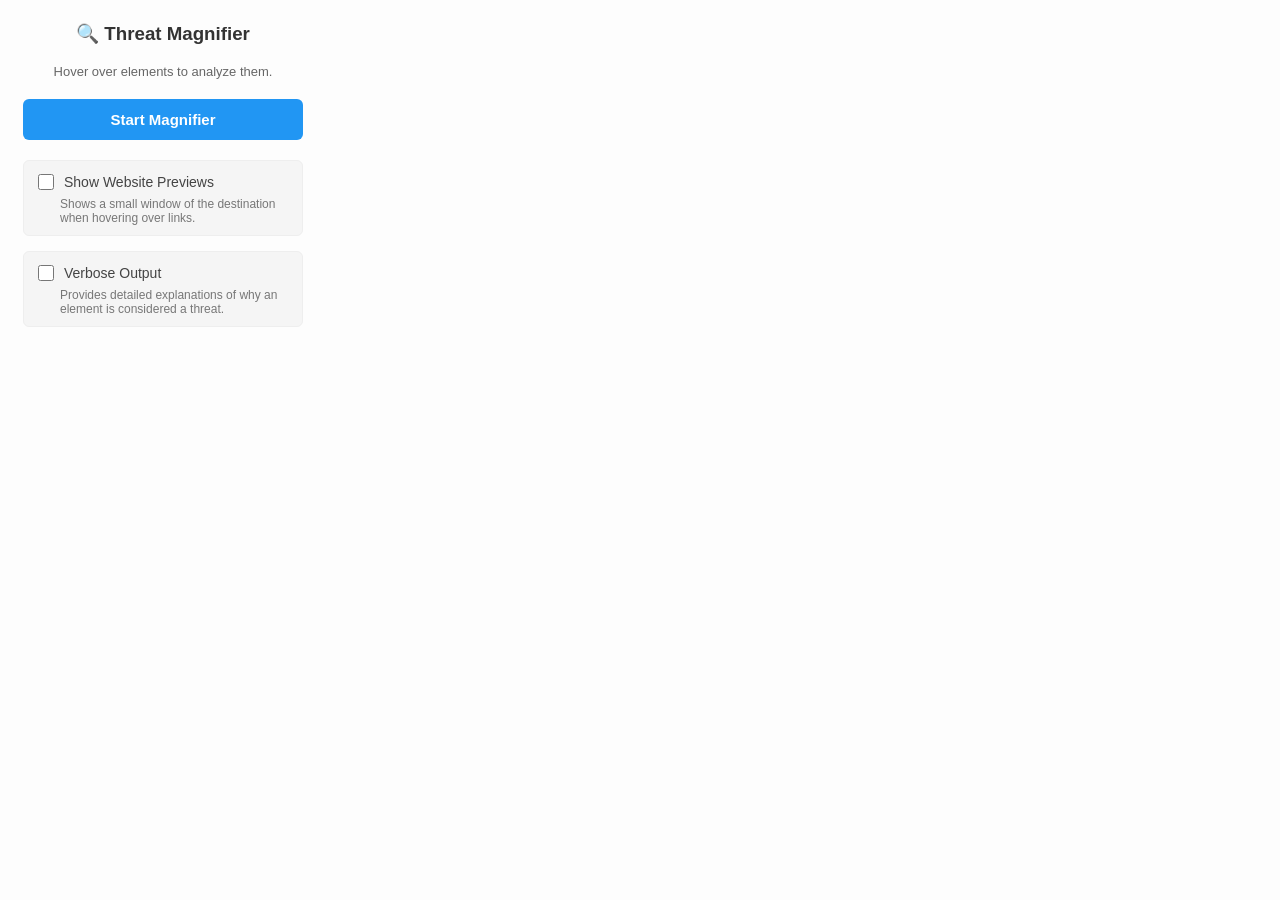
==== threat-magnifier-extension/popup.html @ 51cf5a97 "Add files via upload" ====
<!DOCTYPE html>
<html>

<head>
    <style>
        body {
            width: 280px;
            padding: 15px;
            font-family: 'Segoe UI', Tahoma, Geneva, Verdana, sans-serif;
            text-align: left;
            background: #fdfdfd;
        }

        h3 {
            margin-top: 0;
            color: #333;
            text-align: center;
        }

        p.desc {
            font-size: 13px;
            color: #666;
            margin-bottom: 20px;
            text-align: center;
        }

        button {
            padding: 12px 20px;
            font-size: 15px;
            font-weight: bold;
            cursor: pointer;
            background: #2196F3;
            color: white;
            border: none;
            border-radius: 6px;
            transition: background 0.2s;
            width: 100%;
            margin-bottom: 20px;
        }

        button:hover {
            background: #1976D2;
        }

        button.active {
            background: #f44336;
        }

        button.active:hover {
            background: #d32f2f;
        }

        .option-group {
            margin-bottom: 15px;
            background: #f5f5f5;
            padding: 10px;
            border-radius: 6px;
            border: 1px solid #eee;
        }

        .option-label {
            display: flex;
            align-items: center;
            font-size: 14px;
            font-weight: 500;
            cursor: pointer;
            color: #444;
        }

        .option-label input {
            margin-right: 10px;
            width: 16px;
            height: 16px;
        }

        .option-desc {
            font-size: 12px;
            color: #777;
            margin-top: 4px;
            margin-left: 26px;
        }
    </style>
</head>

<body>
    <h3>🔍 Threat Magnifier</h3>
    <p class="desc">Hover over elements to analyze them.</p>

    <button id="toggleBtn">Start Magnifier</button>

    <div class="option-group">
        <label class="option-label">
            <input type="checkbox" id="previewToggle"> Show Website Previews
        </label>
        <div class="option-desc">Shows a small window of the destination when hovering over links.</div>
    </div>

    <div class="option-group">
        <label class="option-label">
            <input type="checkbox" id="verboseToggle"> Verbose Output
        </label>
        <div class="option-desc">Provides detailed explanations of why an element is considered a threat.</div>
    </div>

    <script src="popup.js"></script>
</body>

</html>
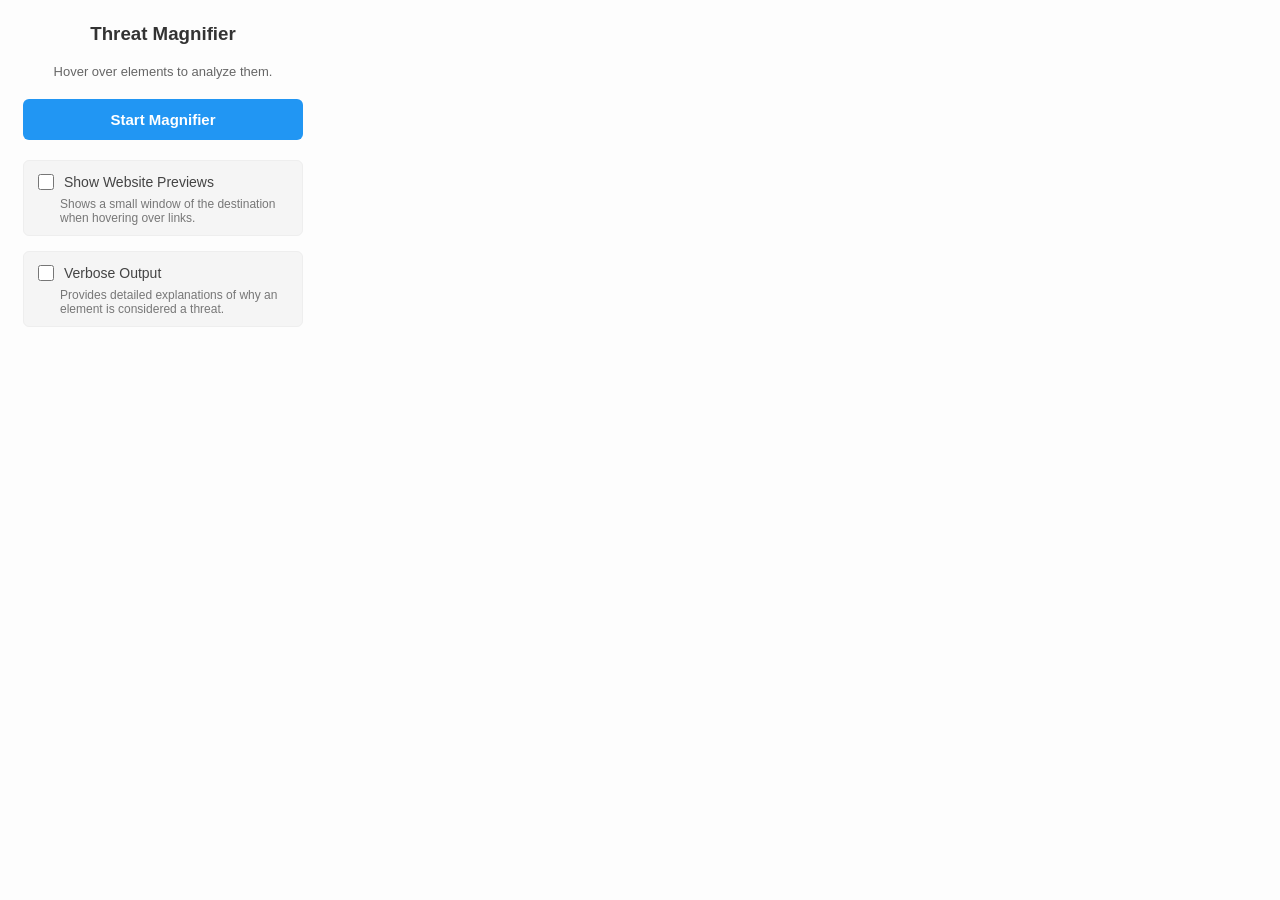
==== commit 7edaf0c8: "fix tool name bug" ====
--- a/threat-magnifier-extension/popup.html
+++ b/threat-magnifier-extension/popup.html
@@ -83,7 +83,7 @@
 </head>
 
 <body>
-    <h3>🔍 Threat Magnifier</h3>
+    <h3>Threat Magnifier</h3>
     <p class="desc">Hover over elements to analyze them.</p>
 
     <button id="toggleBtn">Start Magnifier</button>
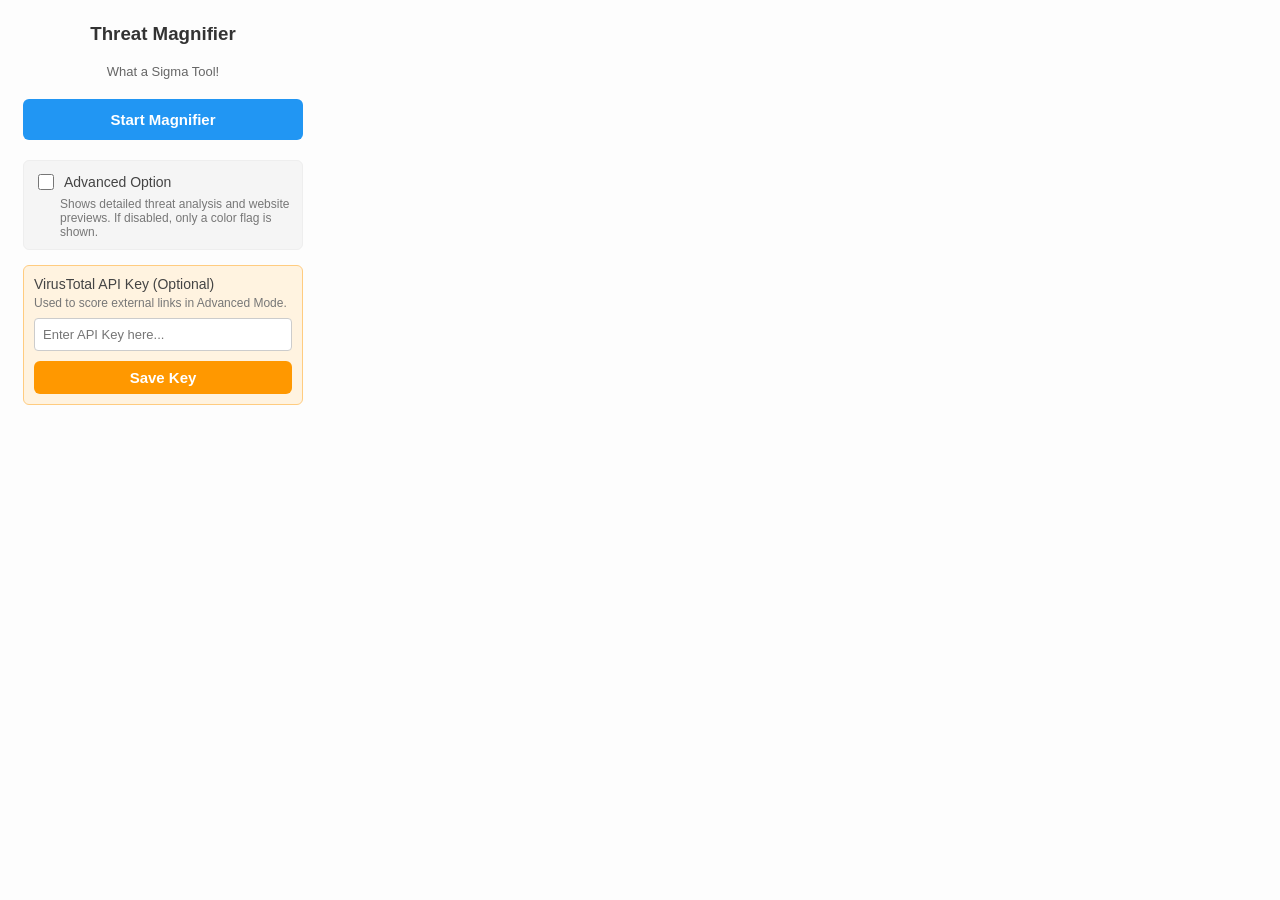
==== commit 8e6a6e9b: "Updated" ====
--- a/threat-magnifier-extension/popup.html
+++ b/threat-magnifier-extension/popup.html
@@ -58,6 +58,24 @@
             border: 1px solid #eee;
         }
 
+        .api-key-group {
+            margin-bottom: 15px;
+            background: #fff3e0;
+            padding: 10px;
+            border-radius: 6px;
+            border: 1px solid #ffcc80;
+        }
+
+        .api-input {
+            width: 100%;
+            padding: 8px;
+            margin-top: 8px;
+            border: 1px solid #ccc;
+            border-radius: 4px;
+            box-sizing: border-box;
+            font-size: 13px;
+        }
+
         .option-label {
             display: flex;
             align-items: center;
@@ -84,22 +102,24 @@
 
 <body>
     <h3>Threat Magnifier</h3>
-    <p class="desc">Hover over elements to analyze them.</p>
+    <p class="desc">What a Sigma Tool!</p>
 
     <button id="toggleBtn">Start Magnifier</button>
 
     <div class="option-group">
         <label class="option-label">
-            <input type="checkbox" id="previewToggle"> Show Website Previews
+            <input type="checkbox" id="advancedToggle"> Advanced Option
         </label>
-        <div class="option-desc">Shows a small window of the destination when hovering over links.</div>
+        <div class="option-desc">Shows detailed threat analysis and website previews. If disabled, only a color flag is
+            shown.</div>
     </div>
 
-    <div class="option-group">
-        <label class="option-label">
-            <input type="checkbox" id="verboseToggle"> Verbose Output
-        </label>
-        <div class="option-desc">Provides detailed explanations of why an element is considered a threat.</div>
+    <div class="api-key-group">
+        <label class="option-label" for="vtApiKey">VirusTotal API Key (Optional)</label>
+        <div class="option-desc" style="margin-left: 0;">Used to score external links in Advanced Mode.</div>
+        <input type="password" id="vtApiKey" class="api-input" placeholder="Enter API Key here...">
+        <button id="saveApiBtn" style="margin-top: 10px; margin-bottom: 0; padding: 8px; background: #FF9800;">Save
+            Key</button>
     </div>
 
     <script src="popup.js"></script>
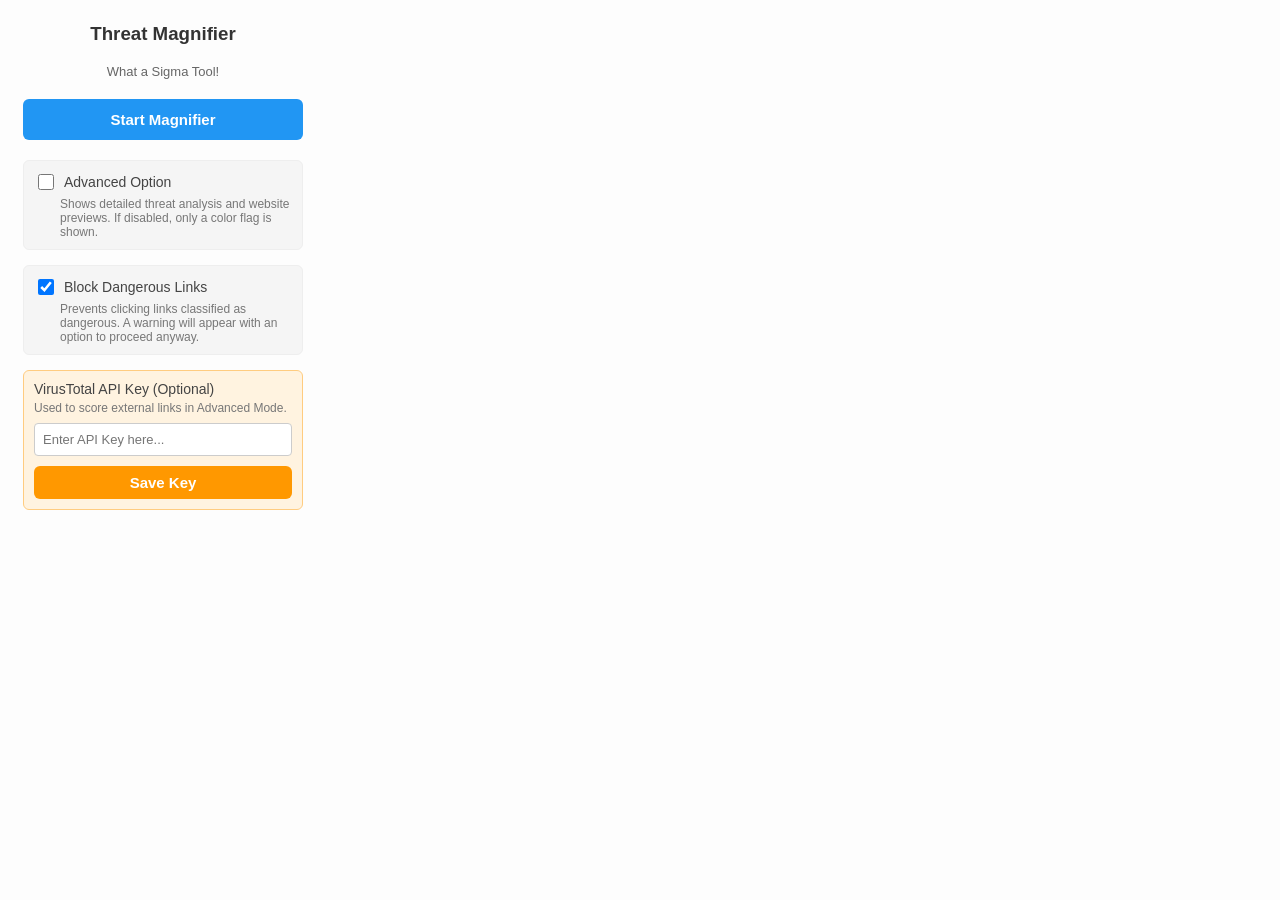
==== commit 655acfc2: "feat: Enhance Threat Magnifier extension with advanced link analysis and blocking features - Updated" ====
--- a/threat-magnifier-extension/popup.html
+++ b/threat-magnifier-extension/popup.html
@@ -114,6 +114,14 @@
             shown.</div>
     </div>
 
+    <div class="option-group">
+        <label class="option-label">
+            <input type="checkbox" id="blockDangerToggle" checked> Block Dangerous Links
+        </label>
+        <div class="option-desc">Prevents clicking links classified as dangerous. A warning will appear with an option
+            to proceed anyway.</div>
+    </div>
+
     <div class="api-key-group">
         <label class="option-label" for="vtApiKey">VirusTotal API Key (Optional)</label>
         <div class="option-desc" style="margin-left: 0;">Used to score external links in Advanced Mode.</div>
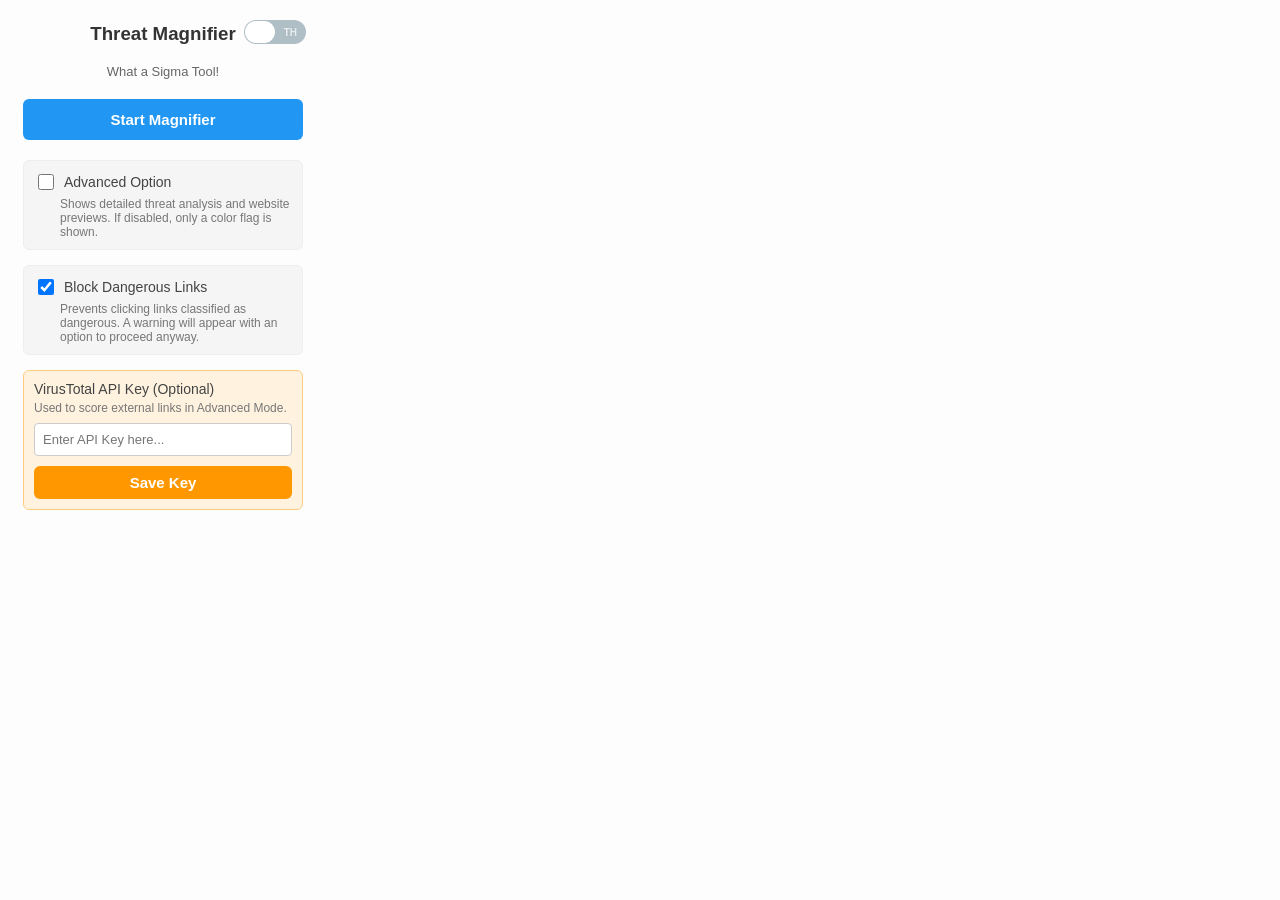
==== commit 04c253fe: "Add EN/TH language switching and i18n JSON support" ====
--- a/threat-magnifier-extension/popup.html
+++ b/threat-magnifier-extension/popup.html
@@ -2,6 +2,7 @@
 <html>
 
 <head>
+    <meta charset="UTF-8">
     <style>
         body {
             width: 280px;
@@ -9,6 +10,7 @@
             font-family: 'Segoe UI', Tahoma, Geneva, Verdana, sans-serif;
             text-align: left;
             background: #fdfdfd;
+            position: relative;
         }
 
         h3 {
@@ -97,39 +99,138 @@
             margin-top: 4px;
             margin-left: 26px;
         }
+
+        .language-corner {
+            position: absolute;
+            top: 12px;
+            right: 12px;
+            display: flex;
+            align-items: center;
+            justify-content: center;
+        }
+
+        .language-switch {
+            position: relative;
+            display: inline-block;
+            width: 62px;
+            height: 24px;
+        }
+
+        .language-switch input {
+            opacity: 0;
+            width: 0;
+            height: 0;
+        }
+
+        .language-slider {
+            position: absolute;
+            cursor: pointer;
+            top: 0;
+            left: 0;
+            right: 0;
+            bottom: 0;
+            background-color: #b0bec5;
+            transition: .2s;
+            border-radius: 24px;
+            color: #fff;
+            font-size: 10px;
+            font-weight: 700;
+            overflow: hidden;
+        }
+
+        .language-slider:before {
+            position: absolute;
+            content: "";
+            height: 22px;
+            width: 30px;
+            left: 1px;
+            top: 1px;
+            background-color: #fff;
+            transition: .2s;
+            border-radius: 14px;
+            z-index: 3;
+        }
+
+        .switch-label-en,
+        .switch-label-th {
+            position: absolute;
+            top: 50%;
+            transform: translateY(-50%);
+            z-index: 1;
+            user-select: none;
+            pointer-events: none;
+        }
+
+        .switch-label-en {
+            left: 9px;
+        }
+
+        .switch-label-th {
+            right: 9px;
+            opacity: 0.7;
+        }
+
+        .language-switch input:checked+.language-slider {
+            background-color: #90a4ae;
+        }
+
+        .language-switch input:checked+.language-slider:before {
+            transform: translateX(30px);
+        }
+
+        .language-switch input:checked+.language-slider .switch-label-en {
+            opacity: 0.7;
+        }
+
+        .language-switch input:checked+.language-slider .switch-label-th {
+            opacity: 1;
+        }
     </style>
 </head>
 
 <body>
-    <h3>Threat Magnifier</h3>
-    <p class="desc">What a Sigma Tool!</p>
+    <h3 id="titleText">Threat Magnifier</h3>
+    <p class="desc" id="descText">What a Sigma Tool!</p>
 
     <button id="toggleBtn">Start Magnifier</button>
+
+    <div class="language-corner">
+        <label class="language-switch" for="languageToggle">
+            <input type="checkbox" id="languageToggle">
+            <span class="language-slider">
+                <span class="switch-label-en">EN</span>
+                <span class="switch-label-th">TH</span>
+            </span>
+        </label>
+    </div>
 
     <div class="option-group">
         <label class="option-label">
-            <input type="checkbox" id="advancedToggle"> Advanced Option
+            <input type="checkbox" id="advancedToggle">
+            <span id="advancedLabel">Advanced Option</span>
         </label>
-        <div class="option-desc">Shows detailed threat analysis and website previews. If disabled, only a color flag is
+        <div class="option-desc" id="advancedDesc">Shows detailed threat analysis and website previews. If disabled, only a color flag is
             shown.</div>
     </div>
 
     <div class="option-group">
         <label class="option-label">
-            <input type="checkbox" id="blockDangerToggle" checked> Block Dangerous Links
+            <input type="checkbox" id="blockDangerToggle" checked>
+            <span id="blockDangerLabel">Block Dangerous Links</span>
         </label>
-        <div class="option-desc">Prevents clicking links classified as dangerous. A warning will appear with an option
+        <div class="option-desc" id="blockDangerDesc">Prevents clicking links classified as dangerous. A warning will appear with an option
             to proceed anyway.</div>
     </div>
 
     <div class="api-key-group">
-        <label class="option-label" for="vtApiKey">VirusTotal API Key (Optional)</label>
-        <div class="option-desc" style="margin-left: 0;">Used to score external links in Advanced Mode.</div>
+        <label class="option-label" for="vtApiKey" id="apiLabel">VirusTotal API Key (Optional)</label>
+        <div class="option-desc" style="margin-left: 0;" id="apiDesc">Used to score external links in Advanced Mode.</div>
         <input type="password" id="vtApiKey" class="api-input" placeholder="Enter API Key here...">
         <button id="saveApiBtn" style="margin-top: 10px; margin-bottom: 0; padding: 8px; background: #FF9800;">Save
             Key</button>
     </div>
 
+    <script src="i18n-utils.js"></script>
     <script src="popup.js"></script>
 </body>
 
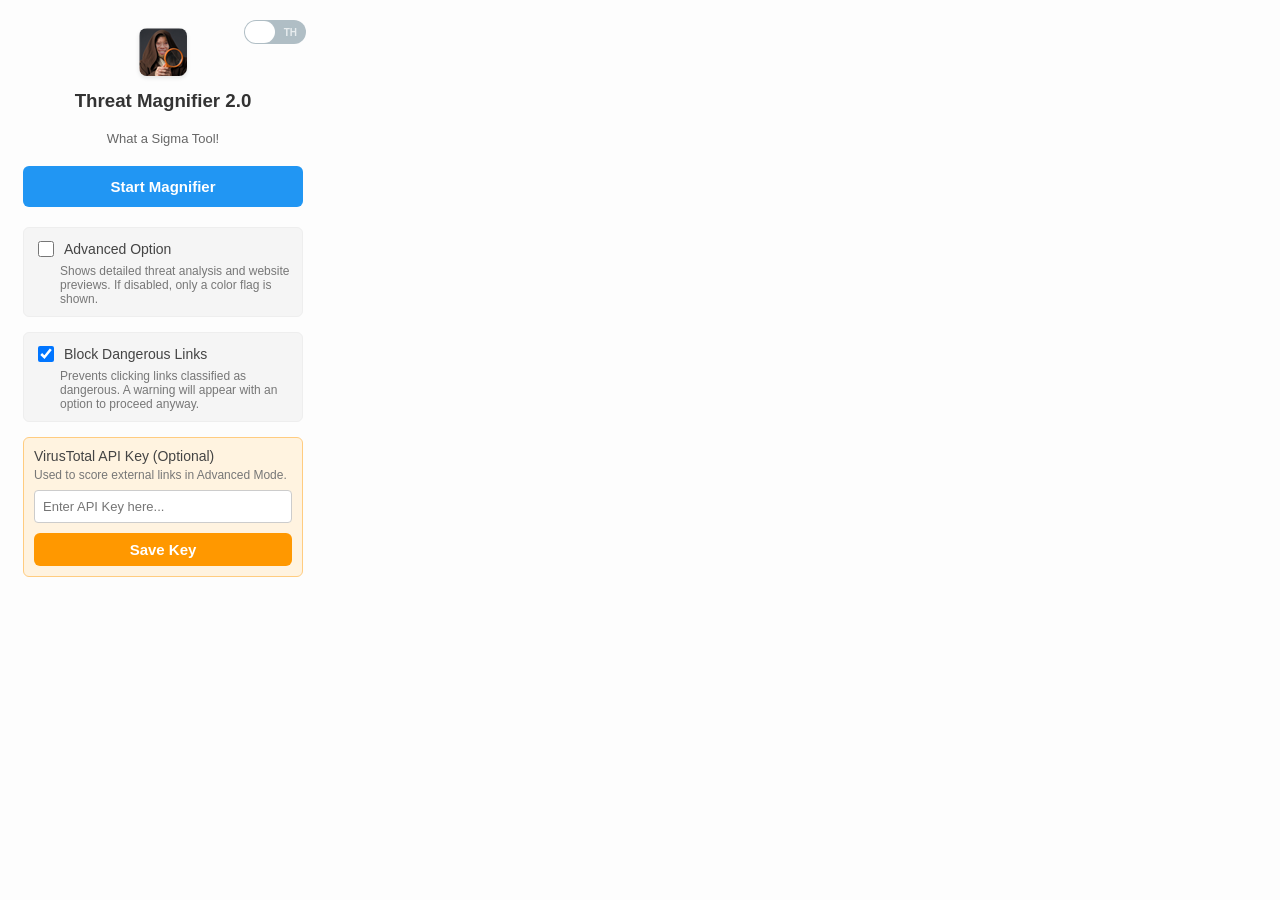
==== commit d4a5bfff: "feat: add initial browser extension popup UI with threat analysis settings and language toggle." ====
--- a/threat-magnifier-extension/popup.html
+++ b/threat-magnifier-extension/popup.html
@@ -189,7 +189,10 @@
 </head>
 
 <body>
-    <h3 id="titleText">Threat Magnifier</h3>
+    <div style="text-align: center; margin-bottom: 10px; margin-top: 5px;">
+        <img src="icons/icon-48.png" alt="Logo" style="width: 48px; height: 48px; border-radius: 8px; box-shadow: 0 2px 4px rgba(0,0,0,0.1);">
+    </div>
+    <h3 id="titleText" style="margin-top: 5px;">Threat Magnifier 2.0</h3>
     <p class="desc" id="descText">What a Sigma Tool!</p>
 
     <button id="toggleBtn">Start Magnifier</button>
@@ -209,7 +212,8 @@
             <input type="checkbox" id="advancedToggle">
             <span id="advancedLabel">Advanced Option</span>
         </label>
-        <div class="option-desc" id="advancedDesc">Shows detailed threat analysis and website previews. If disabled, only a color flag is
+        <div class="option-desc" id="advancedDesc">Shows detailed threat analysis and website previews. If disabled,
+            only a color flag is
             shown.</div>
     </div>
 
@@ -218,13 +222,15 @@
             <input type="checkbox" id="blockDangerToggle" checked>
             <span id="blockDangerLabel">Block Dangerous Links</span>
         </label>
-        <div class="option-desc" id="blockDangerDesc">Prevents clicking links classified as dangerous. A warning will appear with an option
+        <div class="option-desc" id="blockDangerDesc">Prevents clicking links classified as dangerous. A warning will
+            appear with an option
             to proceed anyway.</div>
     </div>
 
     <div class="api-key-group">
         <label class="option-label" for="vtApiKey" id="apiLabel">VirusTotal API Key (Optional)</label>
-        <div class="option-desc" style="margin-left: 0;" id="apiDesc">Used to score external links in Advanced Mode.</div>
+        <div class="option-desc" style="margin-left: 0;" id="apiDesc">Used to score external links in Advanced Mode.
+        </div>
         <input type="password" id="vtApiKey" class="api-input" placeholder="Enter API Key here...">
         <button id="saveApiBtn" style="margin-top: 10px; margin-bottom: 0; padding: 8px; background: #FF9800;">Save
             Key</button>
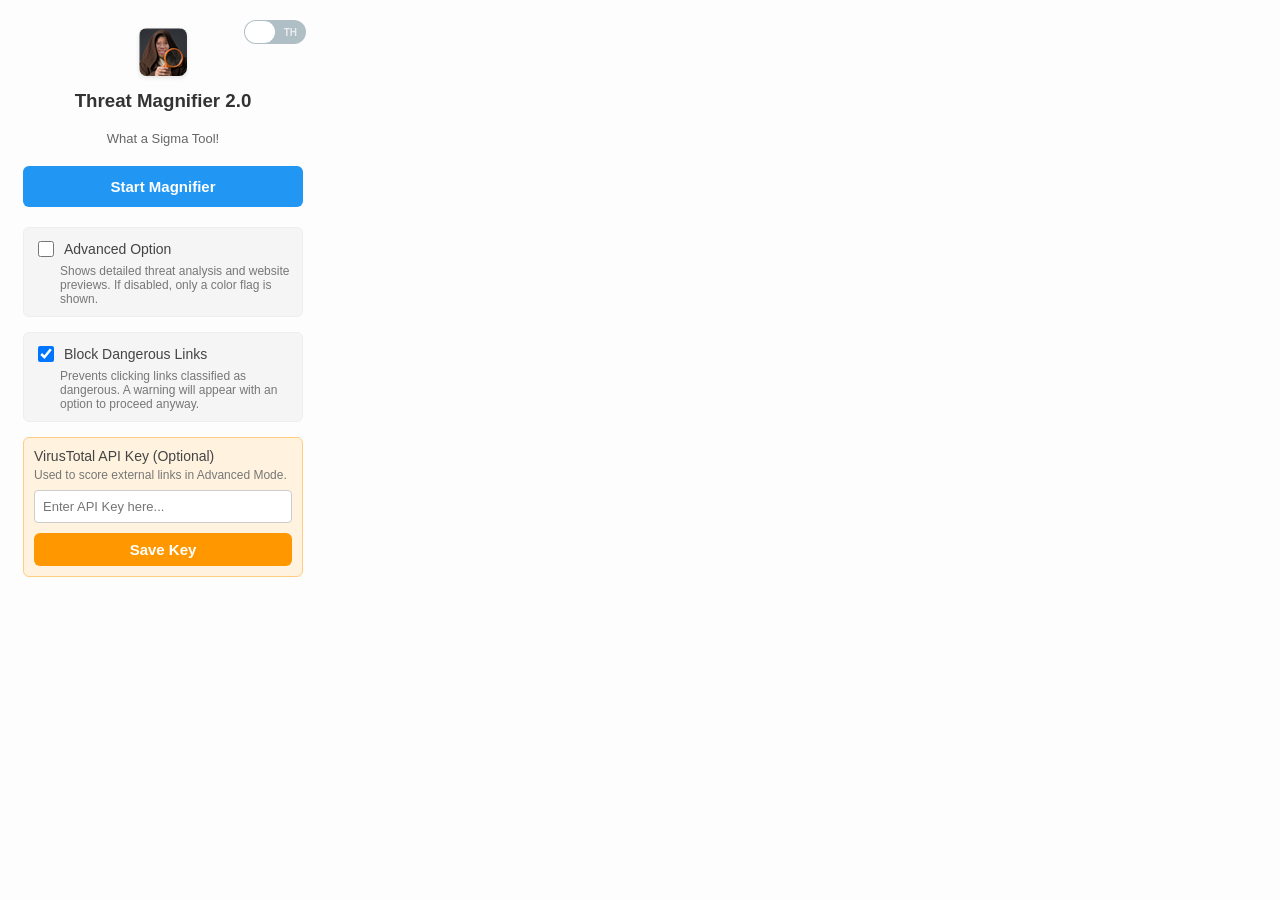
==== commit 532cad00: "feat: Implement and integrate an `attachBlocker` function to manage click blocking for dangerous lin" ====
--- a/threat-magnifier-extension/popup.html
+++ b/threat-magnifier-extension/popup.html
@@ -190,7 +190,8 @@
 
 <body>
     <div style="text-align: center; margin-bottom: 10px; margin-top: 5px;">
-        <img src="icons/icon-48.png" alt="Logo" style="width: 48px; height: 48px; border-radius: 8px; box-shadow: 0 2px 4px rgba(0,0,0,0.1);">
+        <img src="icons/icon-48.png" alt="Logo"
+            style="width: 48px; height: 48px; border-radius: 8px; box-shadow: 0 2px 4px rgba(0,0,0,0.1);">
     </div>
     <h3 id="titleText" style="margin-top: 5px;">Threat Magnifier 2.0</h3>
     <p class="desc" id="descText">What a Sigma Tool!</p>
